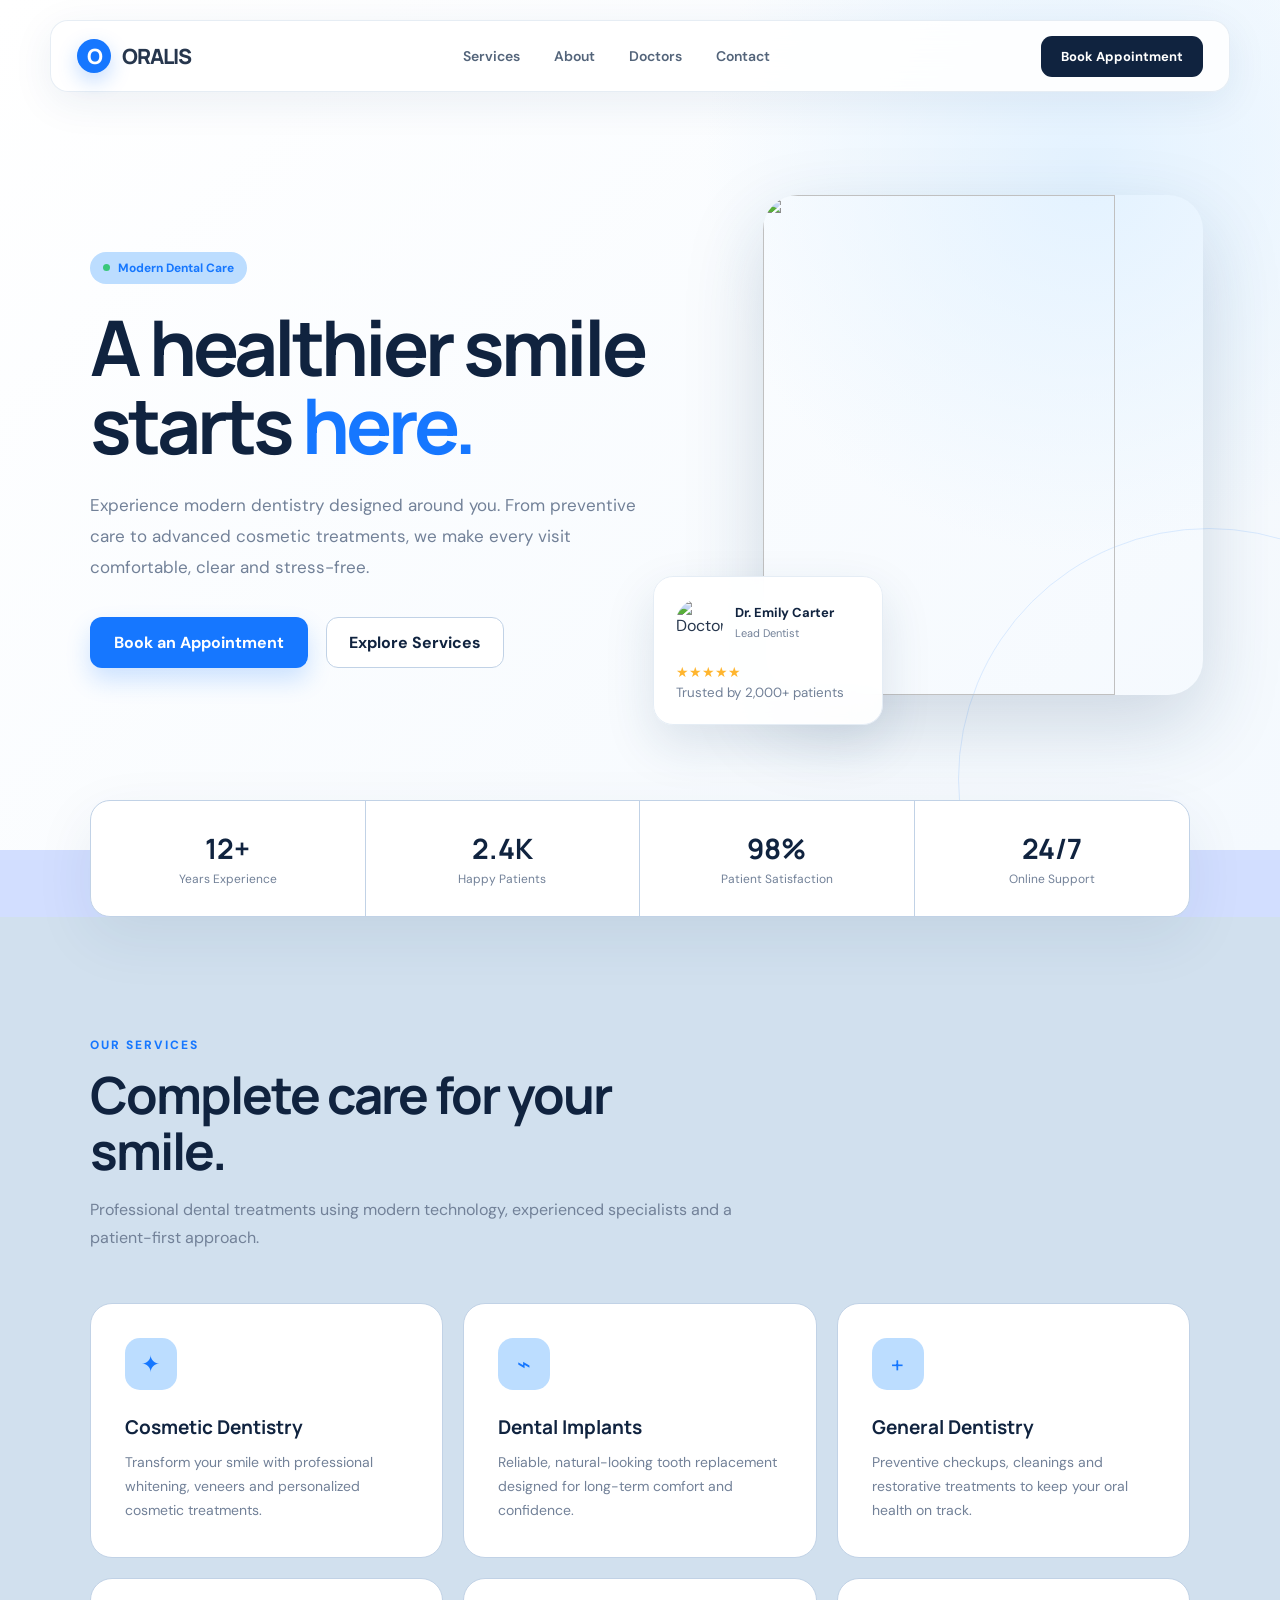
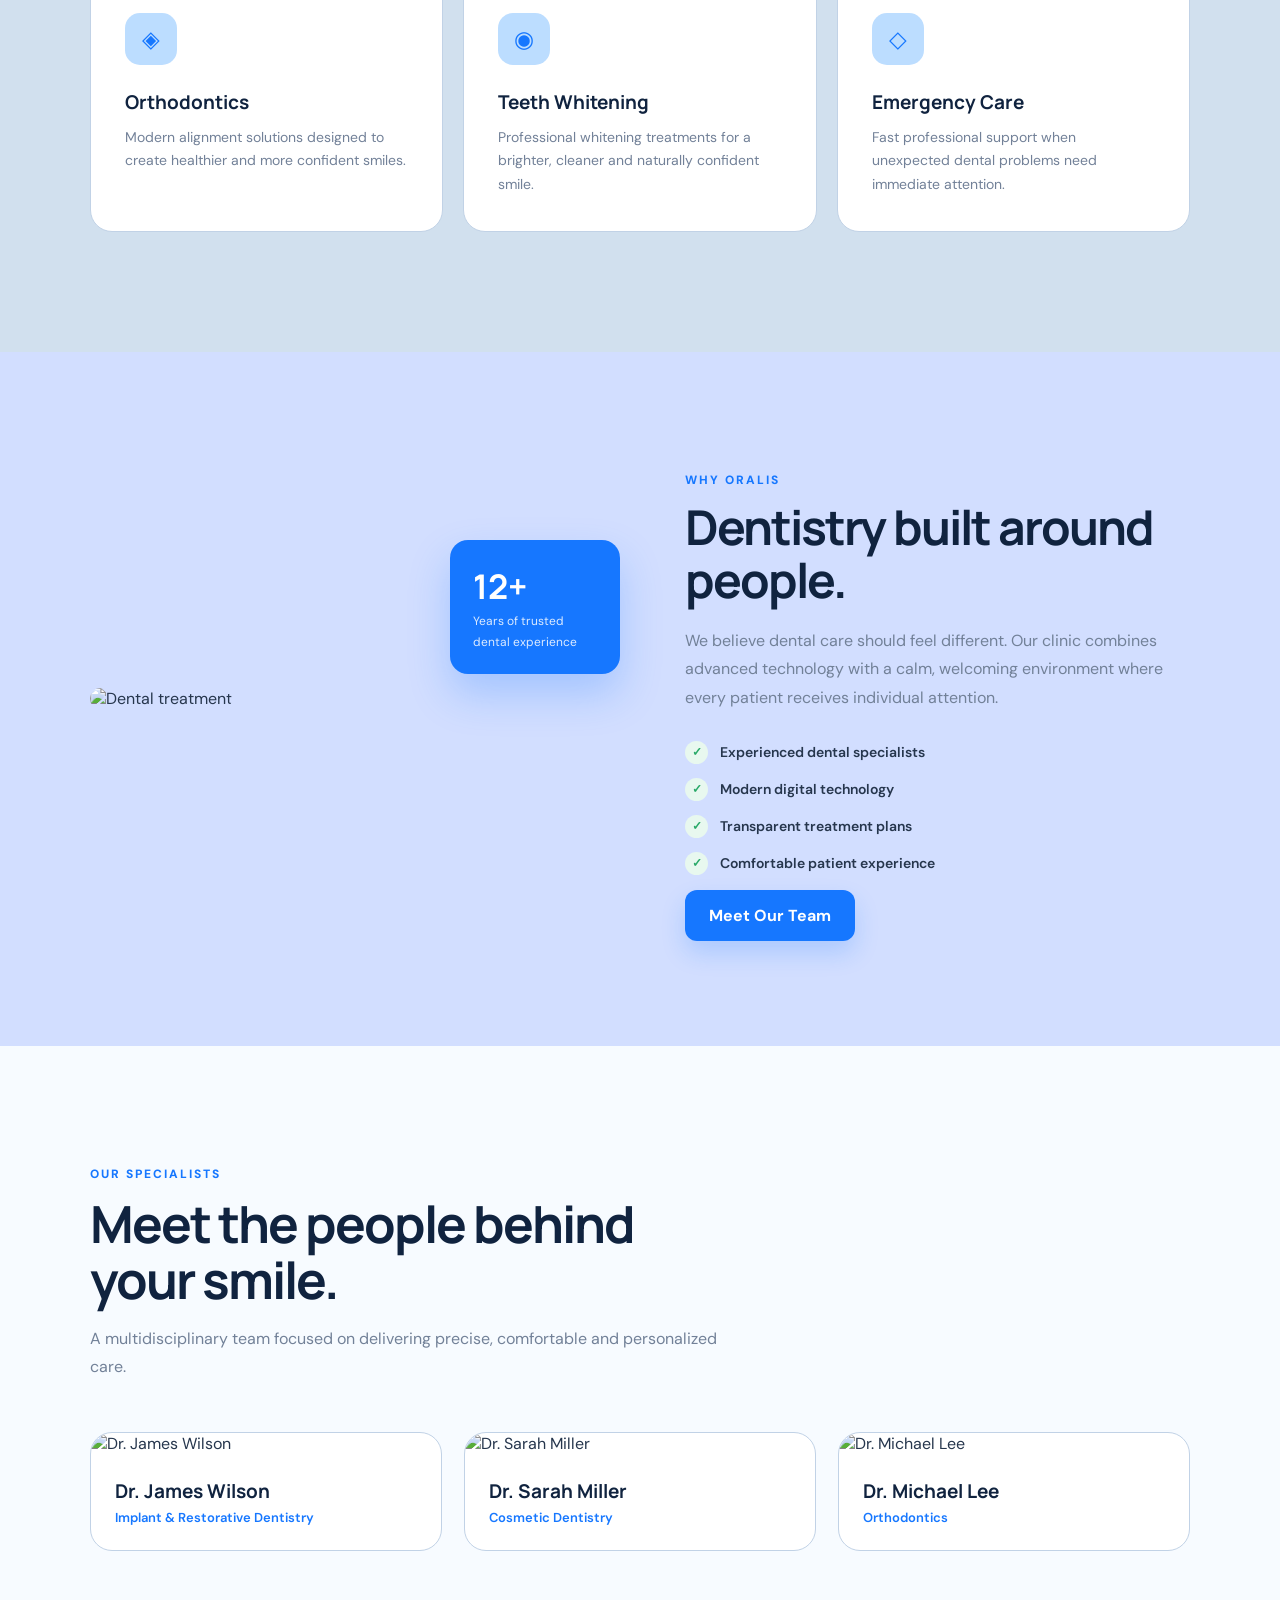
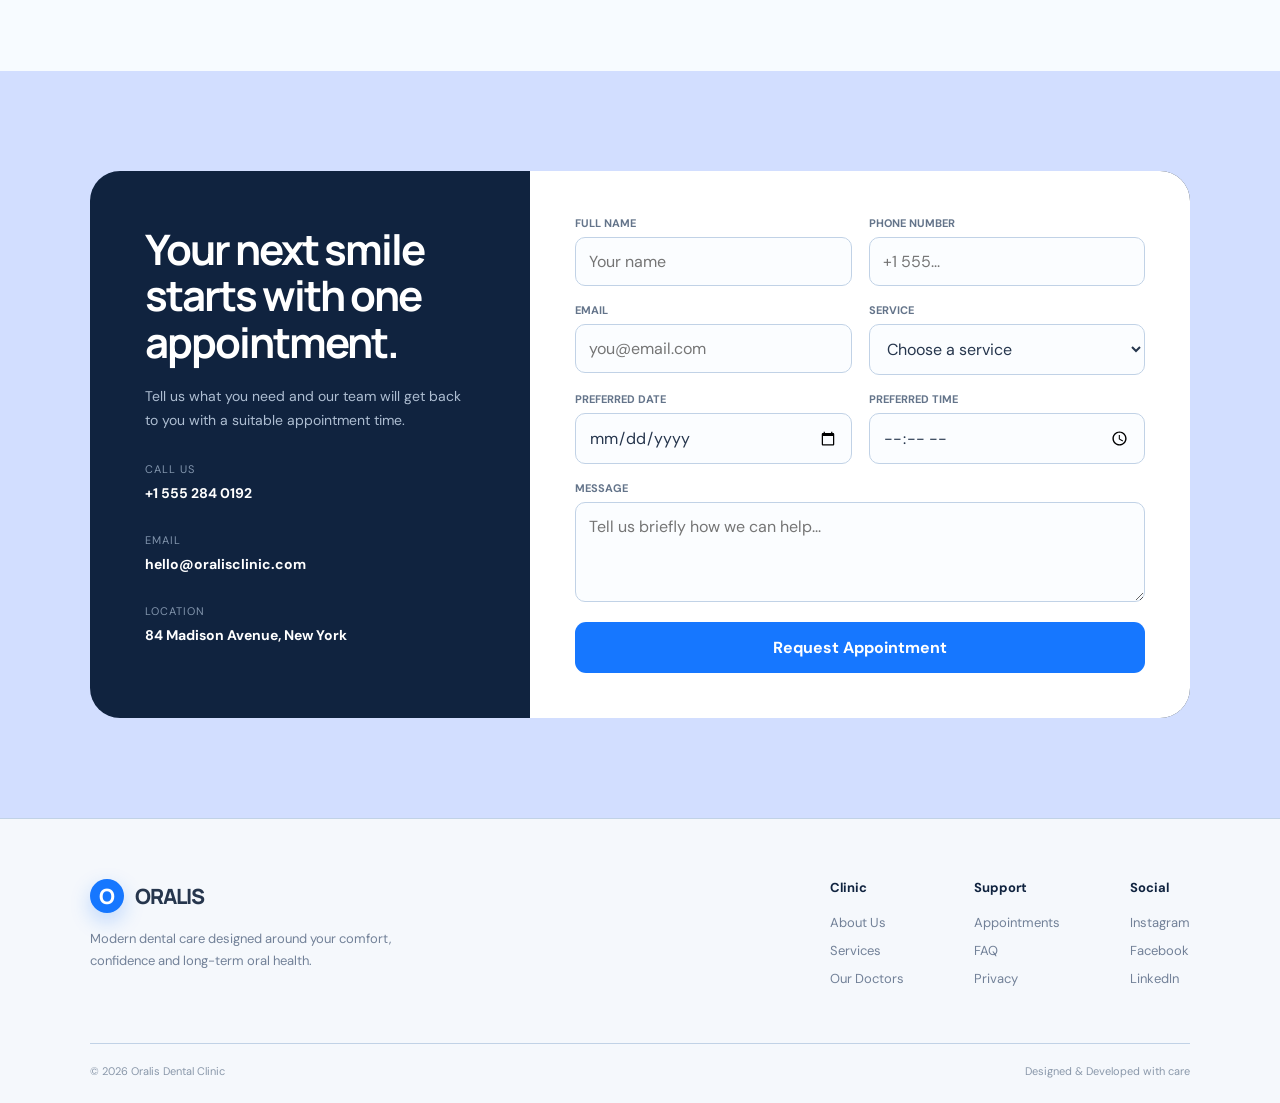
==== projects/project-2/index.html @ 0bf72349 "Rename index.html to index.html" ====
<!DOCTYPE html>
<html lang="en">
<head>
    <meta charset="UTF-8">
    <meta name="viewport" content="width=device-width, initial-scale=1.0">

    <title>ORALIS — Modern Dental Clinic</title>

    <link rel="preconnect" href="https://fonts.googleapis.com">
    <link rel="preconnect" href="https://fonts.gstatic.com" crossorigin>

    <link href="https://fonts.googleapis.com/css2?family=DM+Sans:wght@400;500;600;700&family=Manrope:wght@500;600;700;800&display=swap" rel="stylesheet">

    <style>
        * {
            margin: 0;
            padding: 0;
            box-sizing: border-box;
        }

        :root {
            --blue: #1677ff;
            --blue-dark: #0955c9;
            --navy: #10233f;
            --text: #26364d;
            --muted: #728198;
            --bg: #d1e0ee;
            --white: #d2deff;
            --border: #c1d2e6;
            --soft-blue: #bcddff;
        }

        html {
            scroll-behavior: smooth;
        }

        body {
            font-family: "DM Sans", sans-serif;
            color: var(--text);
            background: var(--white);
            overflow-x: hidden;
        }

        h1,
        h2,
        h3,
        h4 {
            font-family: "Manrope", sans-serif;
            color: var(--navy);
        }

        a {
            text-decoration: none;
            color: inherit;
        }

        button,
        input,
        select,
        textarea {
            font: inherit;
        }

        /* NAV */

        .nav {
            position: fixed;
            top: 20px;
            left: 50%;
            transform: translateX(-50%);
            width: min(1180px, calc(100% - 40px));
            height: 72px;
            display: flex;
            align-items: center;
            justify-content: space-between;
            padding: 0 26px;
            background: rgba(255, 255, 255, .88);
            backdrop-filter: blur(18px);
            border: 1px solid rgba(228, 235, 243, .9);
            border-radius: 18px;
            z-index: 100;
            box-shadow: 0 10px 40px rgba(27, 66, 110, .08);
        }

        .logo {
            display: flex;
            align-items: center;
            gap: 11px;
            font-family: "Manrope", sans-serif;
            font-size: 21px;
            font-weight: 800;
            letter-spacing: -1px;
        }

        .logo-mark {
            width: 34px;
            height: 34px;
            border-radius: 50%;
            display: grid;
            place-items: center;
            background: var(--blue);
            color: white;
            font-weight: 800;
            box-shadow: 0 8px 20px rgba(22, 119, 255, .25);
        }

        .nav-links {
            display: flex;
            align-items: center;
            gap: 34px;
            color: #53647a;
            font-size: 14px;
            font-weight: 600;
        }

        .nav-links a {
            transition: .25s;
        }

        .nav-links a:hover {
            color: var(--blue);
        }

        .nav-btn {
            padding: 12px 20px;
            border-radius: 11px;
            background: var(--navy);
            color: white;
            font-size: 13px;
            font-weight: 700;
            transition: .25s;
        }

        .nav-btn:hover {
            background: var(--blue);
            transform: translateY(-2px);
        }

        .menu-btn {
            display: none;
            border: 0;
            background: transparent;
            font-size: 25px;
            cursor: pointer;
        }

        /* HERO */

        .hero {
            min-height: 850px;
            padding: 170px 7% 100px;
            display: flex;
            align-items: center;
            background:
                radial-gradient(circle at 85% 20%, #e3f2ff 0, transparent 30%),
                linear-gradient(135deg, #ffffff 0%, #f4f9fe 100%);
            position: relative;
            overflow: hidden;
        }

        .hero::before {
            content: "";
            position: absolute;
            width: 500px;
            height: 500px;
            border: 1px solid #d9eaff;
            border-radius: 50%;
            right: -180px;
            bottom: -180px;
        }

        .hero-content {
            width: 52%;
            position: relative;
            z-index: 2;
        }

        .eyebrow {
            display: inline-flex;
            align-items: center;
            gap: 8px;
            padding: 8px 13px;
            background: var(--soft-blue);
            color: var(--blue);
            border-radius: 30px;
            font-size: 12px;
            font-weight: 700;
            margin-bottom: 24px;
        }

        .eyebrow span {
            width: 7px;
            height: 7px;
            background: #39c77a;
            border-radius: 50%;
        }

        .hero h1 {
            font-size: clamp(48px, 6vw, 78px);
            line-height: 1.02;
            letter-spacing: -4px;
            max-width: 750px;
            margin-bottom: 26px;
        }

        .hero h1 strong {
            color: var(--blue);
        }

        .hero-text {
            max-width: 580px;
            color: var(--muted);
            font-size: 17px;
            line-height: 1.8;
            margin-bottom: 35px;
        }

        .hero-actions {
            display: flex;
            align-items: center;
            gap: 18px;
        }

        .primary-btn {
            padding: 15px 24px;
            border-radius: 12px;
            background: var(--blue);
            color: white;
            font-weight: 700;
            border: 0;
            cursor: pointer;
            box-shadow: 0 12px 25px rgba(22, 119, 255, .2);
            transition: .25s;
        }

        .primary-btn:hover {
            background: var(--blue-dark);
            transform: translateY(-3px);
        }

        .secondary-btn {
            padding: 14px 22px;
            border: 1px solid var(--border);
            border-radius: 12px;
            background: white;
            color: var(--navy);
            font-weight: 700;
        }

        /* HERO VISUAL */

        .hero-visual {
            position: absolute;
            right: 6%;
            width: 43%;
            max-width: 610px;
            height: 590px;
        }

        .hero-image {
            position: absolute;
            right: 0;
            top: 30px;
            width: 80%;
            height: 500px;
            object-fit: cover;
            border-radius: 35px;
            box-shadow: 0 30px 80px rgba(24, 62, 102, .18);
        }

        .hero-card {
            position: absolute;
            left: 0;
            bottom: 30px;
            width: 230px;
            padding: 22px;
            background: rgba(255,255,255,.94);
            backdrop-filter: blur(15px);
            border: 1px solid #e5edf5;
            border-radius: 20px;
            box-shadow: 0 20px 50px rgba(24, 62, 102, .13);
        }

        .doctor {
            display: flex;
            align-items: center;
            gap: 12px;
            margin-bottom: 17px;
        }

        .doctor img {
            width: 47px;
            height: 47px;
            border-radius: 50%;
            object-fit: cover;
        }

        .doctor strong {
            display: block;
            color: var(--navy);
            font-size: 13px;
        }

        .doctor span {
            color: var(--muted);
            font-size: 11px;
        }

        .stars {
            color: #ffb52e;
            font-size: 14px;
        }

        /* STATS */

        .stats {
            display: grid;
            grid-template-columns: repeat(4, 1fr);
            max-width: 1100px;
            margin: -50px auto 0;
            position: relative;
            z-index: 5;
            background: white;
            border: 1px solid var(--border);
            border-radius: 20px;
            box-shadow: 0 20px 60px rgba(25, 65, 105, .08);
            overflow: hidden;
        }

        .stat {
            padding: 28px;
            text-align: center;
            border-right: 1px solid var(--border);
        }

        .stat:last-child {
            border: 0;
        }

        .stat strong {
            display: block;
            font-family: "Manrope";
            font-size: 28px;
            color: var(--navy);
        }

        .stat span {
            color: var(--muted);
            font-size: 12px;
        }

        /* SERVICES */

        .section {
            padding: 120px 7%;
        }

        .section-head {
            max-width: 650px;
            margin-bottom: 50px;
        }

        .section-label {
            color: var(--blue);
            font-size: 12px;
            font-weight: 800;
            letter-spacing: 2px;
            text-transform: uppercase;
            margin-bottom: 13px;
        }

        .section-head h2 {
            font-size: clamp(35px, 4vw, 53px);
            letter-spacing: -2px;
            line-height: 1.1;
            margin-bottom: 17px;
        }

        .section-head p {
            color: var(--muted);
            line-height: 1.8;
        }

        .services {
            background: var(--bg);
        }

        .service-grid {
            display: grid;
            grid-template-columns: repeat(3, 1fr);
            gap: 20px;
        }

        .service {
            padding: 34px;
            background: white;
            border: 1px solid var(--border);
            border-radius: 22px;
            transition: .3s;
        }

        .service:hover {
            transform: translateY(-7px);
            box-shadow: 0 20px 50px rgba(25, 65, 105, .1);
            border-color: #cfe4fa;
        }

        .service-icon {
            width: 52px;
            height: 52px;
            display: grid;
            place-items: center;
            background: var(--soft-blue);
            color: var(--blue);
            border-radius: 15px;
            font-size: 23px;
            margin-bottom: 24px;
        }

        .service h3 {
            font-size: 19px;
            margin-bottom: 11px;
        }

        .service p {
            color: var(--muted);
            font-size: 14px;
            line-height: 1.7;
        }

        /* ABOUT */

        .about {
            display: grid;
            grid-template-columns: 1fr 1fr;
            gap: 90px;
            align-items: center;
        }

        .about-image {
            position: relative;
        }

        .about-image img {
            width: 100%;
            height: 550px;
            object-fit: cover;
            border-radius: 30px;
        }

        .experience {
            position: absolute;
            right: -25px;
            bottom: 35px;
            background: var(--blue);
            color: white;
            padding: 23px;
            border-radius: 18px;
            width: 170px;
            box-shadow: 0 20px 40px rgba(22,119,255,.25);
        }

        .experience strong {
            display: block;
            font-family: "Manrope";
            font-size: 34px;
        }

        .experience span {
            font-size: 12px;
            opacity: .85;
        }

        .about-content h2 {
            font-size: 48px;
            letter-spacing: -2px;
            line-height: 1.1;
            margin-bottom: 20px;
        }

        .about-content > p {
            color: var(--muted);
            line-height: 1.8;
            margin-bottom: 28px;
        }

        .checks {
            display: grid;
            gap: 14px;
            margin-bottom: 30px;
        }

        .check {
            display: flex;
            gap: 12px;
            align-items: center;
            font-size: 14px;
            font-weight: 600;
        }

        .check i {
            width: 23px;
            height: 23px;
            display: grid;
            place-items: center;
            border-radius: 50%;
            background: #e8f8ef;
            color: #29a968;
            font-size: 12px;
            font-style: normal;
        }

        /* DOCTORS */

        .doctors {
            background: #f7fbff;
        }

        .doctor-grid {
            display: grid;
            grid-template-columns: repeat(3, 1fr);
            gap: 22px;
        }

        .doctor-card {
            background: white;
            border-radius: 22px;
            overflow: hidden;
            border: 1px solid var(--border);
        }

        .doctor-card img {
            width: 100%;
            height: 310px;
            object-fit: cover;
        }

        .doctor-info {
            padding: 24px;
        }

        .doctor-info h3 {
            font-size: 19px;
            margin-bottom: 5px;
        }

        .doctor-info p {
            color: var(--blue);
            font-size: 13px;
            font-weight: 600;
        }

        /* BOOKING */

        .booking {
            padding: 100px 7%;
        }

        .booking-box {
            max-width: 1100px;
            margin: auto;
            display: grid;
            grid-template-columns: .8fr 1.2fr;
            background: var(--navy);
            border-radius: 30px;
            overflow: hidden;
        }

        .booking-info {
            padding: 55px;
            color: white;
        }

        .booking-info h2 {
            color: white;
            font-size: 42px;
            line-height: 1.1;
            letter-spacing: -2px;
            margin-bottom: 20px;
        }

        .booking-info p {
            color: #aebed2;
            line-height: 1.7;
            font-size: 14px;
        }

        .contact-item {
            margin-top: 30px;
        }

        .contact-item span {
            display: block;
            color: #8295ad;
            font-size: 11px;
            margin-bottom: 6px;
            text-transform: uppercase;
            letter-spacing: 1px;
        }

        .contact-item strong {
            font-size: 14px;
        }

        .booking-form {
            padding: 45px;
            background: white;
        }

        .form-grid {
            display: grid;
            grid-template-columns: 1fr 1fr;
            gap: 17px;
        }

        .field {
            display: flex;
            flex-direction: column;
            gap: 7px;
        }

        .field.full {
            grid-column: 1 / -1;
        }

        .field label {
            font-size: 11px;
            font-weight: 700;
            color: #64748a;
        }

        .field input,
        .field select,
        .field textarea {
            border: 1px solid var(--border);
            border-radius: 10px;
            padding: 13px;
            outline: none;
            color: var(--text);
            background: #fbfdff;
        }

        .field textarea {
            min-height: 100px;
            resize: vertical;
        }

        .field input:focus,
        .field select:focus,
        .field textarea:focus {
            border-color: var(--blue);
        }

        .form-submit {
            margin-top: 20px;
            width: 100%;
            padding: 15px;
            border: 0;
            border-radius: 11px;
            background: var(--blue);
            color: white;
            font-weight: 700;
            cursor: pointer;
        }

        /* FOOTER */

        footer {
            padding: 60px 7% 25px;
            background: #f5f8fc;
            border-top: 1px solid var(--border);
        }

        .footer-top {
            display: flex;
            justify-content: space-between;
            gap: 50px;
            padding-bottom: 45px;
        }

        .footer-brand {
            max-width: 320px;
        }

        .footer-brand p {
            color: var(--muted);
            line-height: 1.7;
            font-size: 13px;
            margin-top: 15px;
        }

        .footer-links {
            display: flex;
            gap: 70px;
        }

        .footer-col strong {
            display: block;
            color: var(--navy);
            font-size: 13px;
            margin-bottom: 18px;
        }

        .footer-col a {
            display: block;
            color: var(--muted);
            font-size: 13px;
            margin-bottom: 11px;
        }

        .copyright {
            padding-top: 20px;
            border-top: 1px solid var(--border);
            color: #8a98aa;
            font-size: 11px;
            display: flex;
            justify-content: space-between;
        }

        /* REVEAL */

        .reveal {
            opacity: 0;
            transform: translateY(25px);
            transition: .7s ease;
        }

        .reveal.active {
            opacity: 1;
            transform: translateY(0);
        }

        /* MOBILE */

        @media (max-width: 900px) {

            .nav-links,
            .nav-btn {
                display: none;
            }

            .menu-btn {
                display: block;
            }

            .hero {
                min-height: auto;
                padding-top: 150px;
                padding-bottom: 80px;
            }

            .hero-content {
                width: 100%;
            }

            .hero-visual {
                display: none;
            }

            .hero h1 {
                font-size: 54px;
            }

            .stats {
                margin: 0 20px;
                grid-template-columns: 1fr 1fr;
            }

            .stat:nth-child(2) {
                border-right: 0;
            }

            .stat:nth-child(-n+2) {
                border-bottom: 1px solid var(--border);
            }

            .service-grid,
            .doctor-grid {
                grid-template-columns: 1fr;
            }

            .about {
                grid-template-columns: 1fr;
                gap: 50px;
            }

            .about-image img {
                height: 420px;
            }

            .booking-box {
                grid-template-columns: 1fr;
            }

            .footer-top {
                flex-direction: column;
            }
        }

        @media (max-width: 600px) {

            .nav {
                width: calc(100% - 24px);
                top: 12px;
            }

            .hero {
                padding-left: 24px;
                padding-right: 24px;
            }

            .hero h1 {
                font-size: 43px;
                letter-spacing: -2px;
            }

            .hero-text {
                font-size: 15px;
            }

            .hero-actions {
                flex-direction: column;
                align-items: stretch;
            }

            .section {
                padding: 80px 24px;
            }

            .section-head h2,
            .about-content h2 {
                font-size: 36px;
            }

            .stats {
                margin: 0 12px;
            }

            .stat {
                padding: 22px 10px;
            }

            .booking {
                padding: 70px 18px;
            }

            .booking-info,
            .booking-form {
                padding: 30px 24px;
            }

            .form-grid {
                grid-template-columns: 1fr;
            }

            .field.full {
                grid-column: auto;
            }

            .footer-links {
                gap: 35px;
                flex-wrap: wrap;
            }

            .copyright {
                flex-direction: column;
                gap: 8px;
            }
        }
    </style>
</head>

<body>

    <!-- NAV -->

    <nav class="nav">

        <a href="#" class="logo">
            <span class="logo-mark">O</span>
            ORALIS
        </a>

        <div class="nav-links">
            <a href="#services">Services</a>
            <a href="#about">About</a>
            <a href="#doctors">Doctors</a>
            <a href="#booking">Contact</a>
        </div>

        <a href="#booking" class="nav-btn">
            Book Appointment
        </a>

        <button class="menu-btn">
            ☰
        </button>

    </nav>


    <!-- HERO -->

    <section class="hero">

        <div class="hero-content reveal">

            <div class="eyebrow">
                <span></span>
                Modern Dental Care
            </div>

            <h1>
                A healthier smile starts <strong>here.</strong>
            </h1>

            <p class="hero-text">
                Experience modern dentistry designed around you.
                From preventive care to advanced cosmetic treatments,
                we make every visit comfortable, clear and stress-free.
            </p>

            <div class="hero-actions">
                <a href="#booking" class="primary-btn">
                    Book an Appointment
                </a>

                <a href="#services" class="secondary-btn">
                    Explore Services
                </a>
            </div>

        </div>


        <div class="hero-visual">

            <img
                class="hero-image"
                src="pic/dentist2.jfif"
            >

            <div class="hero-card">

                <div class="doctor">

                    <img
                        src="pic/doctoy.jfif"
                        alt="Doctor"
                    >

                    <div>
                        <strong>Dr. Emily Carter</strong>
                        <span>Lead Dentist</span>
                    </div>

                </div>

                <div class="stars">
                    ★★★★★
                </div>

                <small style="color:#728198;">
                    Trusted by 2,000+ patients
                </small>

            </div>

        </div>

    </section>


    <!-- STATS -->

    <div class="stats reveal">

        <div class="stat">
            <strong>12+</strong>
            <span>Years Experience</span>
        </div>

        <div class="stat">
            <strong>2.4K</strong>
            <span>Happy Patients</span>
        </div>

        <div class="stat">
            <strong>98%</strong>
            <span>Patient Satisfaction</span>
        </div>

        <div class="stat">
            <strong>24/7</strong>
            <span>Online Support</span>
        </div>

    </div>


    <!-- SERVICES -->

    <section class="section services" id="services">

        <div class="section-head reveal">

            <div class="section-label">
                Our Services
            </div>

            <h2>
                Complete care for your smile.
            </h2>

            <p>
                Professional dental treatments using modern technology,
                experienced specialists and a patient-first approach.
            </p>

        </div>


        <div class="service-grid">

            <div class="service reveal">
                <div class="service-icon">✦</div>
                <h3>Cosmetic Dentistry</h3>
                <p>
                    Transform your smile with professional whitening,
                    veneers and personalized cosmetic treatments.
                </p>
            </div>

            <div class="service reveal">
                <div class="service-icon">⌁</div>
                <h3>Dental Implants</h3>
                <p>
                    Reliable, natural-looking tooth replacement
                    designed for long-term comfort and confidence.
                </p>
            </div>

            <div class="service reveal">
                <div class="service-icon">+</div>
                <h3>General Dentistry</h3>
                <p>
                    Preventive checkups, cleanings and restorative
                    treatments to keep your oral health on track.
                </p>
            </div>

            <div class="service reveal">
                <div class="service-icon">◈</div>
                <h3>Orthodontics</h3>
                <p>
                    Modern alignment solutions designed to create
                    healthier and more confident smiles.
                </p>
            </div>

            <div class="service reveal">
                <div class="service-icon">◉</div>
                <h3>Teeth Whitening</h3>
                <p>
                    Professional whitening treatments for a brighter,
                    cleaner and naturally confident smile.
                </p>
            </div>

            <div class="service reveal">
                <div class="service-icon">◇</div>
                <h3>Emergency Care</h3>
                <p>
                    Fast professional support when unexpected dental
                    problems need immediate attention.
                </p>
            </div>

        </div>

    </section>


    <!-- ABOUT -->

    <section class="section about" id="about">

        <div class="about-image reveal">

            <img
                src="pic/dentist2.jfif"
                alt="Dental treatment"
            >

            <div class="experience">
                <strong>12+</strong>
                <span>Years of trusted dental experience</span>
            </div>

        </div>


        <div class="about-content reveal">

            <div class="section-label">
                Why Oralis
            </div>

            <h2>
                Dentistry built around people.
            </h2>

            <p>
                We believe dental care should feel different.
                Our clinic combines advanced technology with a calm,
                welcoming environment where every patient receives
                individual attention.
            </p>

            <div class="checks">

                <div class="check">
                    <i>✓</i>
                    Experienced dental specialists
                </div>

                <div class="check">
                    <i>✓</i>
                    Modern digital technology
                </div>

                <div class="check">
                    <i>✓</i>
                    Transparent treatment plans
                </div>

                <div class="check">
                    <i>✓</i>
                    Comfortable patient experience
                </div>

            </div>

            <a href="#booking" class="primary-btn">
                Meet Our Team
            </a>

        </div>

    </section>


    <!-- DOCTORS -->

    <section class="section doctors" id="doctors">

        <div class="section-head reveal">

            <div class="section-label">
                Our Specialists
            </div>

            <h2>
                Meet the people behind your smile.
            </h2>

            <p>
                A multidisciplinary team focused on delivering
                precise, comfortable and personalized care.
            </p>

        </div>


        <div class="doctor-grid">

            <div class="doctor-card reveal">

                <img
                    src="pic/doctor 2.jfif"
                    alt="Dr. James Wilson"
                >

                <div class="doctor-info">
                    <h3>Dr. James Wilson</h3>
                    <p>Implant & Restorative Dentistry</p>
                </div>

            </div>


            <div class="doctor-card reveal">

                <img
                    src="pic/doctor 1.jfif"
                    alt="Dr. Sarah Miller"
                >

                <div class="doctor-info">
                    <h3>Dr. Sarah Miller</h3>
                    <p>Cosmetic Dentistry</p>
                </div>

            </div>


            <div class="doctor-card reveal">

                <img
                    src="pic/doctor 3.jfif"
                    alt="Dr. Michael Lee"
                >

                <div class="doctor-info">
                    <h3>Dr. Michael Lee</h3>
                    <p>Orthodontics</p>
                </div>

            </div>

        </div>

    </section>


    <!-- BOOKING -->

    <section class="booking" id="booking">

        <div class="booking-box reveal">

            <div class="booking-info">

                <h2>
                    Your next smile starts with one appointment.
                </h2>

                <p>
                    Tell us what you need and our team will get
                    back to you with a suitable appointment time.
                </p>

                <div class="contact-item">
                    <span>Call us</span>
                    <strong>+1 555 284 0192</strong>
                </div>

                <div class="contact-item">
                    <span>Email</span>
                    <strong>hello@oralisclinic.com</strong>
                </div>

                <div class="contact-item">
                    <span>Location</span>
                    <strong>84 Madison Avenue, New York</strong>
                </div>

            </div>


            <form class="booking-form" id="bookingForm">

                <div class="form-grid">

                    <div class="field">
                        <label>FULL NAME</label>
                        <input
                            type="text"
                            placeholder="Your name"
                            required
                        >
                    </div>

                    <div class="field">
                        <label>PHONE NUMBER</label>
                        <input
                            type="tel"
                            placeholder="+1 555..."
                            required
                        >
                    </div>

                    <div class="field">
                        <label>EMAIL</label>
                        <input
                            type="email"
                            placeholder="you@email.com"
                            required
                        >
                    </div>

                    <div class="field">
                        <label>SERVICE</label>

                        <select required>
                            <option value="">Choose a service</option>
                            <option>General Dentistry</option>
                            <option>Cosmetic Dentistry</option>
                            <option>Dental Implants</option>
                            <option>Orthodontics</option>
                            <option>Teeth Whitening</option>
                            <option>Emergency Care</option>
                        </select>

                    </div>

                    <div class="field">
                        <label>PREFERRED DATE</label>
                        <input type="date" required>
                    </div>

                    <div class="field">
                        <label>PREFERRED TIME</label>
                        <input type="time">
                    </div>

                    <div class="field full">
                        <label>MESSAGE</label>
                        <textarea
                            placeholder="Tell us briefly how we can help..."
                        ></textarea>
                    </div>

                </div>

                <button class="form-submit" type="submit">
                    Request Appointment
                </button>

            </form>

        </div>

    </section>


    <!-- FOOTER -->

    <footer>

        <div class="footer-top">

            <div class="footer-brand">

                <a href="#" class="logo">
                    <span class="logo-mark">O</span>
                    ORALIS
                </a>

                <p>
                    Modern dental care designed around your comfort,
                    confidence and long-term oral health.
                </p>

            </div>


            <div class="footer-links">

                <div class="footer-col">

                    <strong>Clinic</strong>

                    <a href="#about">About Us</a>
                    <a href="#services">Services</a>
                    <a href="#doctors">Our Doctors</a>

                </div>

                <div class="footer-col">

                    <strong>Support</strong>

                    <a href="#booking">Appointments</a>
                    <a href="#">FAQ</a>
                    <a href="#">Privacy</a>

                </div>

                <div class="footer-col">

                    <strong>Social</strong>

                    <a href="#">Instagram</a>
                    <a href="#">Facebook</a>
                    <a href="#">LinkedIn</a>

                </div>

            </div>

        </div>


        <div class="copyright">

            <span>
                © 2026 Oralis Dental Clinic
            </span>

            <span>
                Designed & Developed with care
            </span>

        </div>

    </footer>


    <script>

        // Scroll reveal

        const revealElements =
            document.querySelectorAll(".reveal");

        const revealObserver =
            new IntersectionObserver(
                entries => {

                    entries.forEach(entry => {

                        if (entry.isIntersecting) {

                            entry.target.classList.add("active");

                            revealObserver.unobserve(
                                entry.target
                            );

                        }

                    });

                },
                {
                    threshold: 0.12
                }
            );


        revealElements.forEach(element => {
            revealObserver.observe(element);
        });


        // Appointment form

        const bookingForm =
            document.getElementById("bookingForm");

        bookingForm.addEventListener("submit", function(e) {

            e.preventDefault();

            const button =
                bookingForm.querySelector("button");

            button.textContent =
                "Appointment Request Sent ✓";

            button.style.background =
                "#25a866";

            setTimeout(() => {

                button.textContent =
                    "Request Appointment";

                button.style.background =
                    "";

                bookingForm.reset();

            }, 3000);

        });


        // Mobile menu

        const menuBtn =
            document.querySelector(".menu-btn");

        const navLinks =
            document.querySelector(".nav-links");

        menuBtn.addEventListener("click", () => {

            const visible =
                navLinks.style.display === "flex";

            navLinks.style.display =
                visible ? "none" : "flex";

            if (!visible) {

                navLinks.style.position = "absolute";
                navLinks.style.top = "78px";
                navLinks.style.left = "0";
                navLinks.style.right = "0";
                navLinks.style.padding = "20px";
                navLinks.style.flexDirection = "column";
                navLinks.style.background = "white";
                navLinks.style.borderRadius = "15px";
                navLinks.style.boxShadow =
                    "0 15px 40px rgba(20,50,90,.12)";

            }

        });

    </script>

</body>
</html>
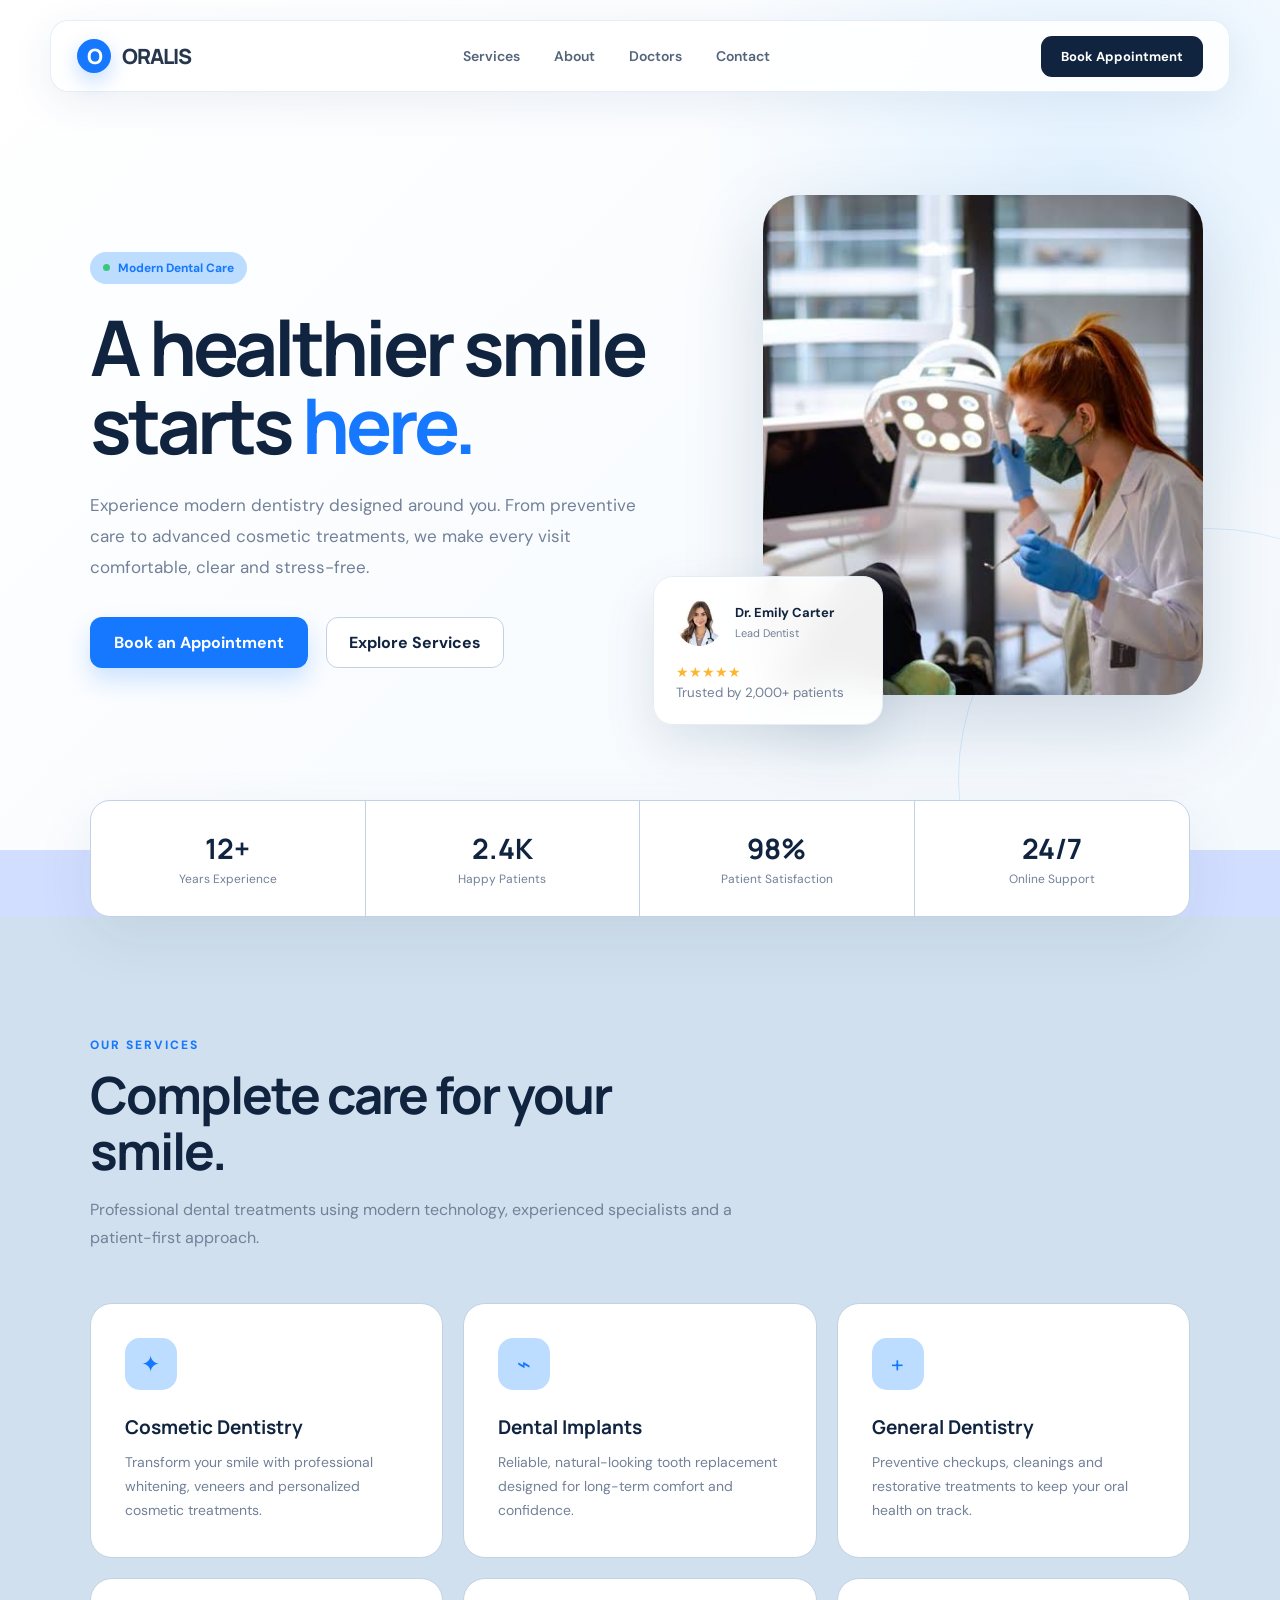
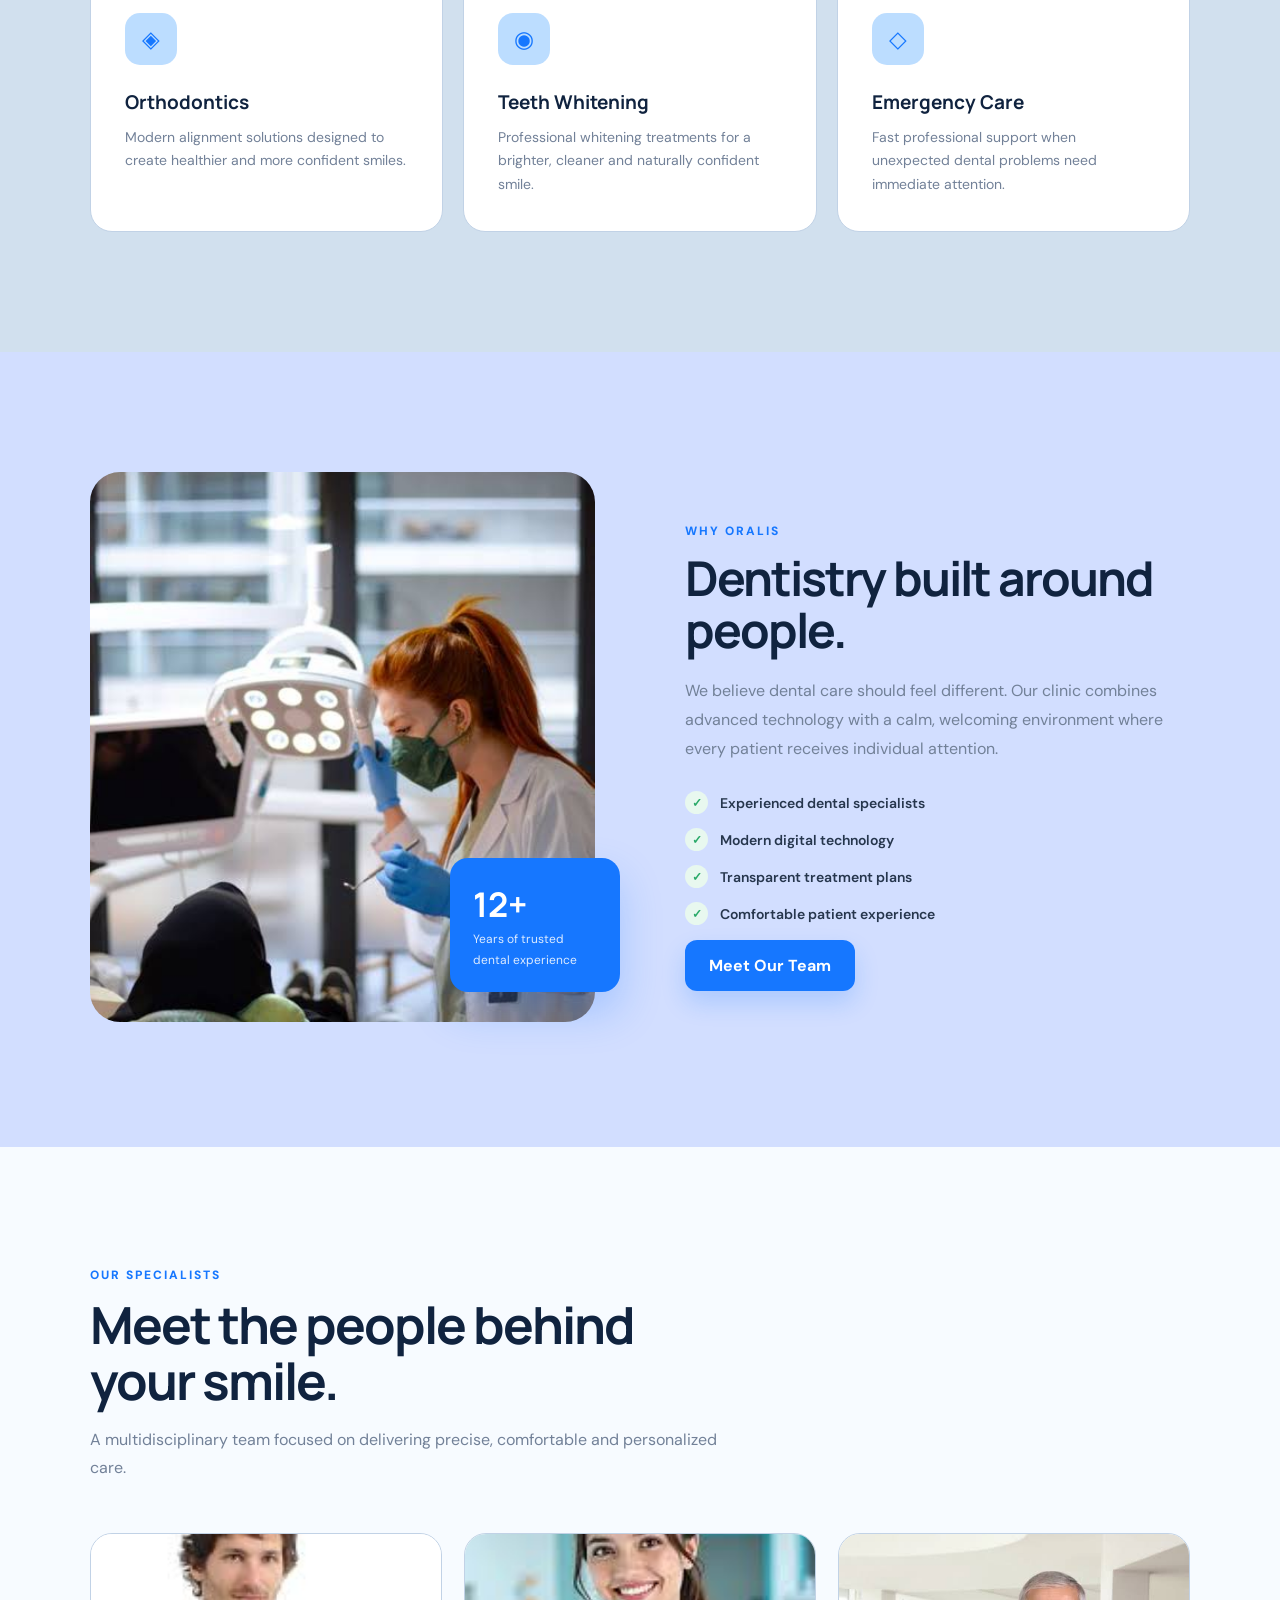
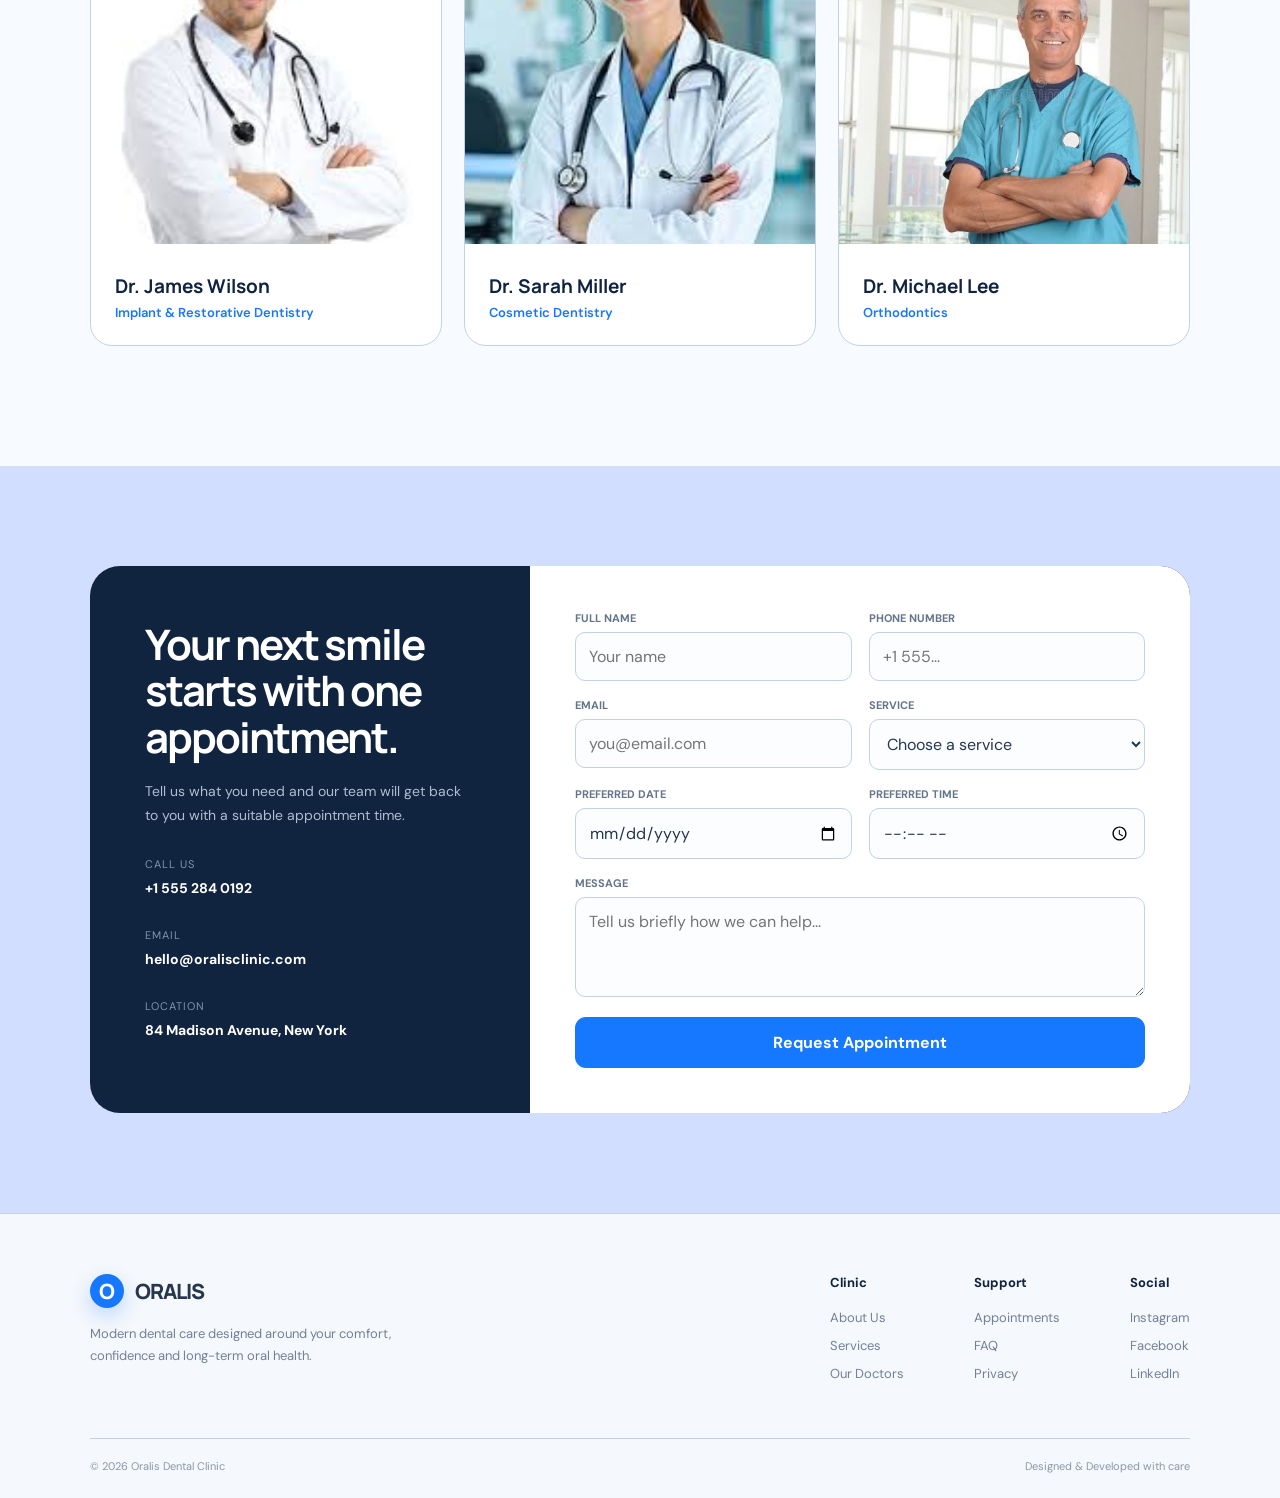
==== commit ed31f7dc: "Update index.html" ====
--- a/projects/project-2/index.html
+++ b/projects/project-2/index.html
@@ -937,7 +937,7 @@
 
             <img
                 class="hero-image"
-                src="pic/dentist2.jfif"
+                src="dentist2.jfif"
             >
 
             <div class="hero-card">
@@ -945,7 +945,7 @@
                 <div class="doctor">
 
                     <img
-                        src="pic/doctoy.jfif"
+                        src="doctoy.jfif"
                         alt="Doctor"
                     >
 
@@ -1088,7 +1088,7 @@
         <div class="about-image reveal">
 
             <img
-                src="pic/dentist2.jfif"
+                src="dentist2.jfif"
                 alt="Dental treatment"
             >
 
@@ -1177,7 +1177,7 @@
             <div class="doctor-card reveal">
 
                 <img
-                    src="pic/doctor 2.jfif"
+                    src="doctor 2.jfif"
                     alt="Dr. James Wilson"
                 >
 
@@ -1192,7 +1192,7 @@
             <div class="doctor-card reveal">
 
                 <img
-                    src="pic/doctor 1.jfif"
+                    src="doctor 1.jfif"
                     alt="Dr. Sarah Miller"
                 >
 
@@ -1207,7 +1207,7 @@
             <div class="doctor-card reveal">
 
                 <img
-                    src="pic/doctor 3.jfif"
+                    src="doctor 3.jfif"
                     alt="Dr. Michael Lee"
                 >
 
